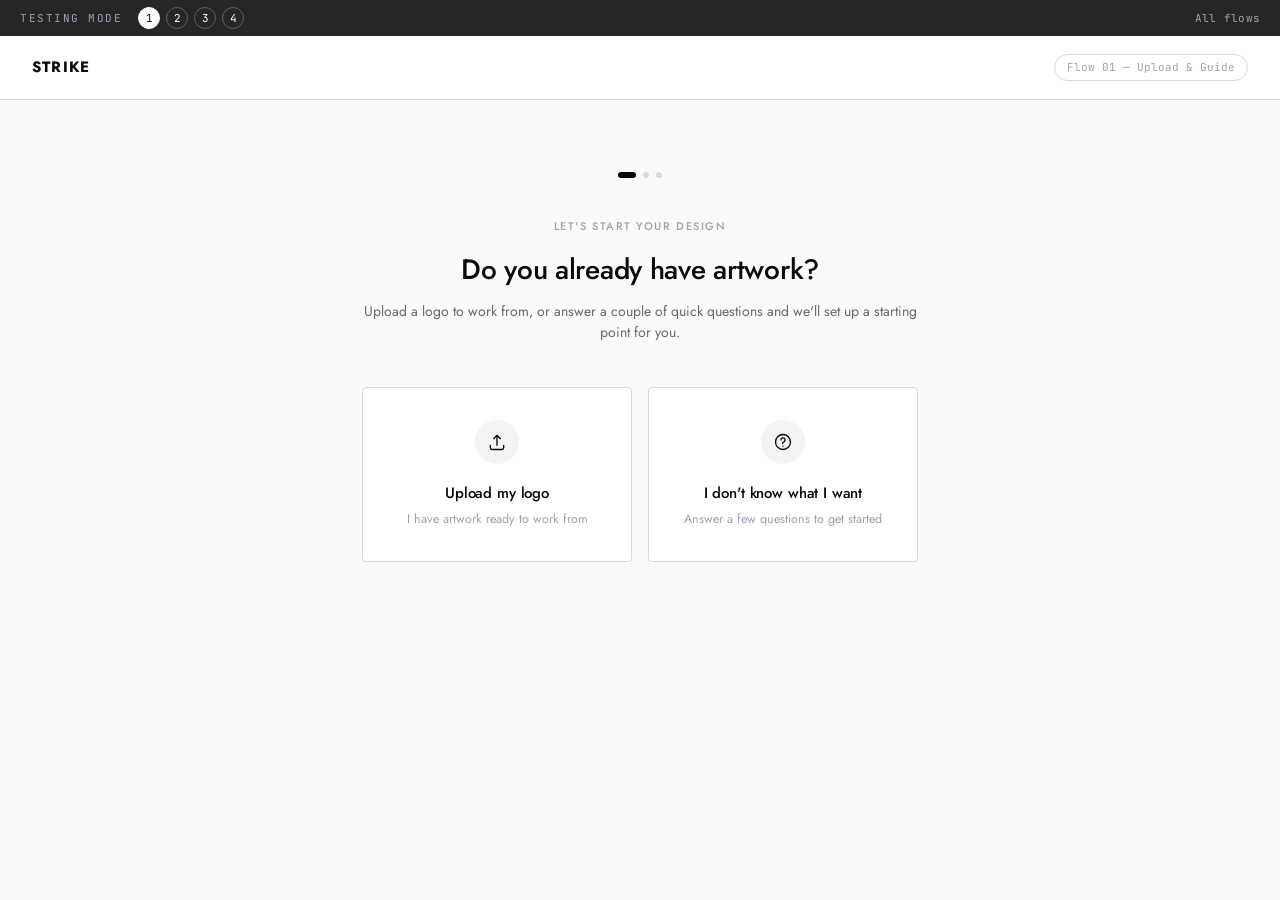
==== mode-1/index.html @ 39f47c4e "Strike Matchbooks — testable prototype with 4 guided-flow variants Sabre-styled 3D matchbook configu" ====
<!DOCTYPE html>
<html lang="en">
<head>
<meta charset="UTF-8">
<meta name="viewport" content="width=device-width, initial-scale=1.0">
<title>Mode 1 — Upload &amp; Guide — Strike</title>
<link rel="stylesheet" href="../css/design-system.css">
<style>
  body { padding-top: 64px; background: var(--gray-50); min-height: 100vh; }
  .nav .tag { font-family: var(--font-mono); font-size: 11px; color: var(--gray-400); border: 1px solid var(--gray-300); border-radius: var(--radius-pill); padding: 4px 12px; }

  .stage { max-width: 620px; margin: 0 auto; padding: 72px 32px 100px; }
  .stage-head { text-align: center; margin-bottom: 44px; }
  .stage-head .eyebrow { justify-content: center; display: block; margin-bottom: 14px; }
  .stage-head h1 { font-size: 28px; font-weight: 500; margin-bottom: 10px; }
  .stage-head p { font-size: 14px; color: var(--gray-600); }

  .step-dots { justify-content: center; margin-bottom: 40px; }

  .screen { display: none; }
  .screen.active { display: block; animation: rise .35s ease; }
  @keyframes rise { from { opacity:0; transform:translateY(8px); } to { opacity:1; transform:translateY(0); } }

  /* ENTRY */
  .entry-grid { display: grid; grid-template-columns: 1fr 1fr; gap: 16px; }
  .entry-card { border: 1px solid var(--gray-300); border-radius: var(--radius-sm); padding: 32px 24px; background: var(--white); text-align: center; cursor: pointer; transition: all var(--ease); }
  .entry-card:hover { border-color: var(--black); }
  .entry-card .icon { width: 44px; height: 44px; margin: 0 auto 18px; display:flex; align-items:center; justify-content:center; border-radius: 50%; background: var(--gray-100); }
  .entry-card .icon svg { width: 20px; height: 20px; stroke: var(--black); }
  .entry-card h4 { font-size: 15px; font-weight: 500; margin-bottom: 6px; }
  .entry-card p { font-size: 12.5px; color: var(--gray-400); line-height: 1.5; }

  /* UPLOAD */
  .dropzone { border: 1.5px dashed var(--gray-300); border-radius: var(--radius-sm); padding: 56px 24px; text-align: center; background: var(--white); cursor: pointer; transition: all var(--ease); }
  .dropzone:hover, .dropzone.drag { border-color: var(--black); background: var(--gray-50); }
  .dropzone svg { width: 30px; height: 30px; stroke: var(--gray-400); margin-bottom: 16px; }
  .dropzone h4 { font-size: 14px; font-weight: 500; margin-bottom: 6px; }
  .dropzone p { font-size: 12.5px; color: var(--gray-400); }
  .dropzone input { display: none; }
  .file-preview { display: none; align-items: center; gap: 14px; border: 1px solid var(--gray-300); border-radius: var(--radius-sm); padding: 16px 20px; background: var(--white); margin-top: 16px; }
  .file-preview.active { display: flex; }
  .file-preview .thumb { width: 44px; height: 44px; border-radius: var(--radius-sm); background: var(--gray-100); flex-shrink:0; object-fit: cover; }
  .file-preview .meta { flex: 1; min-width:0; }
  .file-preview .meta .name { font-size: 13px; font-weight: 500; overflow:hidden; text-overflow:ellipsis; white-space:nowrap; }
  .file-preview .meta .size { font-size: 11px; color: var(--gray-400); font-family: var(--font-mono); }
  .file-preview .remove { font-size: 12px; color: var(--gray-400); cursor: pointer; background:none; border:none; font-family: var(--font); }
  .file-preview .remove:hover { color: var(--black); }

  /* QUESTIONS */
  .option-grid { display: grid; grid-template-columns: repeat(3, 1fr); gap: 12px; }
  .option-grid.two { grid-template-columns: 1fr 1fr; }
  .option-card .swatch-preview { width: 100%; height: 54px; border-radius: var(--radius-sm); margin-bottom: 14px; }

  .actions-row { display: flex; justify-content: space-between; align-items: center; margin-top: 36px; }
  .actions-row .btn-ghost { padding: 0 14px; }

  /* HANDOFF */
  .handoff { text-align: center; padding: 40px 0; }
  .handoff .spinner { width: 34px; height: 34px; border-radius: 50%; border: 2px solid var(--gray-200); border-top-color: var(--black); margin: 0 auto 22px; animation: spin 0.8s linear infinite; }
  @keyframes spin { to { transform: rotate(360deg); } }
</style>
</head>
<body>

<nav class="nav">
  <a class="wordmark" href="../index.html">STRIKE</a>
  <div class="nav-right"><span class="tag">Flow 01 — Upload &amp; Guide</span></div>
</nav>

<div class="stage">

  <div class="step-dots" id="dots">
    <span class="dot active" data-dot="entry"></span>
    <span class="dot" data-dot="q1"></span>
    <span class="dot" data-dot="q2"></span>
  </div>

  <!-- ENTRY -->
  <div class="screen active" id="screen-entry">
    <div class="stage-head">
      <span class="eyebrow">Let's start your design</span>
      <h1>Do you already have artwork?</h1>
      <p>Upload a logo to work from, or answer a couple of quick questions and we'll set up a starting point for you.</p>
    </div>
    <div class="entry-grid">
      <div class="entry-card" onclick="goTo('upload')">
        <div class="icon"><svg viewBox="0 0 24 24" fill="none" stroke-width="1.6" stroke-linecap="round" stroke-linejoin="round"><path d="M12 16V4M12 4l-4 4M12 4l4 4"/><path d="M4 16v3a2 2 0 0 0 2 2h12a2 2 0 0 0 2-2v-3"/></svg></div>
        <h4>Upload my logo</h4>
        <p>I have artwork ready to work from</p>
      </div>
      <div class="entry-card" onclick="goTo('q1')">
        <div class="icon"><svg viewBox="0 0 24 24" fill="none" stroke-width="1.6" stroke-linecap="round" stroke-linejoin="round"><circle cx="12" cy="12" r="9"/><path d="M9.5 9.5a2.5 2.5 0 1 1 3.5 2.3c-.9.4-1.5 1-1.5 2.2"/><path d="M12 17h.01"/></svg></div>
        <h4>I don't know what I want</h4>
        <p>Answer a few questions to get started</p>
      </div>
    </div>
  </div>

  <!-- UPLOAD -->
  <div class="screen" id="screen-upload">
    <div class="stage-head">
      <span class="eyebrow">Upload artwork</span>
      <h1>Add your logo</h1>
      <p>PNG, SVG, or PDF — we'll place it on your matchbook in the builder.</p>
    </div>
    <label class="dropzone" id="dropzone">
      <svg viewBox="0 0 24 24" fill="none" stroke-width="1.6" stroke-linecap="round" stroke-linejoin="round"><path d="M12 16V4M12 4l-4 4M12 4l4 4"/><path d="M4 16v3a2 2 0 0 0 2 2h12a2 2 0 0 0 2-2v-3"/></svg>
      <h4>Drag a file here, or click to browse</h4>
      <p>Up to 10MB</p>
      <input type="file" id="fileInput" accept="image/*,.pdf,.svg" onchange="handleFile(this.files[0])">
    </label>
    <div class="file-preview" id="filePreview">
      <img class="thumb" id="fileThumb" alt="">
      <div class="meta">
        <div class="name" id="fileName"></div>
        <div class="size" id="fileSize"></div>
      </div>
      <button class="remove" onclick="clearFile(event)">Remove</button>
    </div>
    <div class="actions-row">
      <button class="btn btn-ghost" onclick="goTo('entry')">Back</button>
      <button class="btn btn-primary" id="uploadContinue" disabled onclick="finishToBuilder({fromUpload:true})">Continue to builder</button>
    </div>
  </div>

  <!-- Q1: FORMAT -->
  <div class="screen" id="screen-q1">
    <div class="stage-head">
      <span class="eyebrow">Question 1 of 2</span>
      <h1>Where will these live?</h1>
      <p>This helps us suggest the right format.</p>
    </div>
    <div class="option-grid">
      <div class="option-card" data-val="classic" onclick="pickQ1('classic',this)">
        <h4>On every table</h4>
        <p>Classic booklet, low profile</p>
      </div>
      <div class="option-card" data-val="premium" onclick="pickQ1('premium',this)">
        <h4>At the host stand</h4>
        <p>Premium tall format</p>
      </div>
      <div class="option-card" data-val="matchbox" onclick="pickQ1('matchbox',this)">
        <h4>As a takeaway gift</h4>
        <p>Sliding matchbox</p>
      </div>
    </div>
    <div class="actions-row">
      <button class="btn btn-ghost" onclick="goTo('entry')">Back</button>
      <button class="btn btn-primary" id="q1Continue" disabled onclick="goTo('q2')">Continue</button>
    </div>
  </div>

  <!-- Q2: MOOD -->
  <div class="screen" id="screen-q2">
    <div class="stage-head">
      <span class="eyebrow">Question 2 of 2</span>
      <h1>Pick your palette</h1>
      <p>Pick the mood that's closest to your space — you can fine-tune the exact color in the builder.</p>
    </div>
    <div class="option-grid two">
      <div class="option-card" data-cover="#1a1a1a" data-finish="matte" onclick="pickQ2('#1a1a1a','matte',this)">
        <div class="swatch-preview" style="background:#1a1a1a"></div>
        <h4>Midnight</h4>
        <p>Dark, moody, matte</p>
      </div>
      <div class="option-card" data-cover="#c8b8a2" data-finish="matte" onclick="pickQ2('#c8b8a2','matte',this)">
        <div class="swatch-preview" style="background:#c8b8a2"></div>
        <h4>Warm Neutral</h4>
        <p>Earthy, inviting, matte</p>
      </div>
      <div class="option-card" data-cover="#ffffff" data-finish="soft" onclick="pickQ2('#ffffff','soft',this)">
        <div class="swatch-preview" style="background:#ffffff;border:1px solid var(--gray-300)"></div>
        <h4>Ivory Minimal</h4>
        <p>Clean, quiet, soft-touch</p>
      </div>
      <div class="option-card" data-cover="#8b2635" data-finish="gloss" onclick="pickQ2('#8b2635','gloss',this)">
        <div class="swatch-preview" style="background:#8b2635"></div>
        <h4>Bold Color</h4>
        <p>Confident, vivid, gloss</p>
      </div>
    </div>
    <div class="actions-row">
      <button class="btn btn-ghost" onclick="goTo('q1')">Back</button>
      <button class="btn btn-primary" id="q2Continue" disabled onclick="finishToBuilder({})">See my starting point</button>
    </div>
  </div>

  <!-- HANDOFF -->
  <div class="screen" id="screen-handoff">
    <div class="handoff">
      <div class="spinner"></div>
      <p class="fine-print">Setting up your builder…</p>
    </div>
  </div>

</div>

<script>
  const answers = { type: null, cover: null, finish: null };
  const DOT_ORDER = ['entry','q1','q2'];

  function goTo(screen) {
    document.querySelectorAll('.screen').forEach(s=>s.classList.remove('active'));
    document.getElementById('screen-'+screen).classList.add('active');
    const idx = DOT_ORDER.indexOf(screen);
    document.querySelectorAll('.dot').forEach((d,i)=>{
      d.classList.toggle('active', d.dataset.dot===screen);
      d.classList.toggle('done', idx>=0 && DOT_ORDER.indexOf(d.dataset.dot) < idx);
    });
  }

  function pickQ1(val, el) {
    answers.type = val;
    document.querySelectorAll('#screen-q1 .option-card').forEach(c=>c.classList.remove('selected'));
    el.classList.add('selected');
    document.getElementById('q1Continue').disabled = false;
  }

  function pickQ2(cover, finish, el) {
    answers.cover = cover; answers.finish = finish;
    document.querySelectorAll('#screen-q2 .option-card').forEach(c=>c.classList.remove('selected'));
    el.classList.add('selected');
    document.getElementById('q2Continue').disabled = false;
  }

  let currentFile = null;
  const dropzone = document.getElementById('dropzone');
  dropzone.addEventListener('dragover', e=>{ e.preventDefault(); dropzone.classList.add('drag'); });
  dropzone.addEventListener('dragleave', ()=> dropzone.classList.remove('drag'));
  dropzone.addEventListener('drop', e=>{
    e.preventDefault(); dropzone.classList.remove('drag');
    if (e.dataTransfer.files[0]) handleFile(e.dataTransfer.files[0]);
  });

  function handleFile(file) {
    if (!file) return;
    currentFile = file;
    document.getElementById('fileName').textContent = file.name;
    document.getElementById('fileSize').textContent = (file.size/1024).toFixed(0) + ' KB';
    const thumb = document.getElementById('fileThumb');
    if (file.type.startsWith('image/')) thumb.src = URL.createObjectURL(file);
    else thumb.removeAttribute('src');
    document.getElementById('filePreview').classList.add('active');
    document.getElementById('uploadContinue').disabled = false;
  }
  function clearFile(e) {
    e.preventDefault();
    currentFile = null;
    document.getElementById('filePreview').classList.remove('active');
    document.getElementById('uploadContinue').disabled = true;
    document.getElementById('fileInput').value = '';
  }

  function finishToBuilder() {
    goTo('handoff');
    const params = new URLSearchParams();
    params.set('mode', '1');
    if (answers.type)   params.set('type', answers.type);
    if (answers.cover)  params.set('cover', answers.cover);
    if (answers.finish) params.set('finish', answers.finish);
    setTimeout(()=>{
      window.location.href = '../configurator.html?' + params.toString();
    }, 700);
  }
</script>
<script src="../js/testing-bar.js"></script>
</body>
</html>
---- css/design-system.css ----
/* ===================================================================
   STRIKE — shared design system
   Visual language modeled directly on Sabre Paris (us.sabre-paris.com):
   single grotesk family, pure black/white/gray palette, no accent color,
   pill-shaped buttons, circular swatches, uppercase tracked micro-labels,
   generous whitespace, thin hairline borders.
=================================================================== */

@import url('https://fonts.googleapis.com/css2?family=Jost:wght@400;500;700&family=JetBrains+Mono:wght@400;500&display=swap');

:root {
  /* palette — lifted from sabre-paris.com theme vars (0,0,0 text / 255,255,255 bg / 217,217,217 border) */
  --black: #0a0a0a;
  --white: #ffffff;
  --gray-50:  #fafafa;
  --gray-100: #f4f4f4;
  --gray-200: #e5e7eb;   /* apviz border */
  --gray-300: #d9d9d9;   /* sabre theme border */
  --gray-400: #9ca3af;   /* apviz muted */
  --gray-600: #696868;   /* sabre theme border-darker */
  --gray-800: #262626;

  --font: 'Jost', 'Helvetica Neue', Arial, sans-serif;
  --font-mono: 'JetBrains Mono', ui-monospace, 'SF Mono', Menlo, monospace;

  --radius-pill: 9999px;
  --radius-sm: 4px;
  --btn-height: 48px;
  --ease: 0.25s cubic-bezier(.4,0,.2,1);
  --max-width: 1280px;
}

* , *::before, *::after { box-sizing: border-box; margin: 0; padding: 0; }

html, body {
  height: 100%;
  font-family: var(--font);
  background: var(--white);
  color: var(--black);
  -webkit-font-smoothing: antialiased;
}

body { font-size: 15px; line-height: 1.5; font-weight: 400; }

h1, h2, h3, h4 { font-weight: 500; letter-spacing: -0.01em; }

a { color: inherit; text-decoration: none; }

/* ---------- micro label (uppercase, tracked-out) ---------- */
.eyebrow {
  font-size: 11px;
  font-weight: 500;
  letter-spacing: 0.14em;
  text-transform: uppercase;
  color: var(--gray-400);
}

/* ---------- top nav — mirrors sabre's slim white header ---------- */
.nav {
  position: fixed;
  top: 0; left: 0; right: 0;
  height: 64px;
  display: flex;
  align-items: center;
  justify-content: space-between;
  padding: 0 32px;
  background: var(--white);
  border-bottom: 1px solid var(--gray-300);
  z-index: 200;
}
.nav .wordmark {
  font-size: 15px;
  font-weight: 700;
  letter-spacing: 0.08em;
  text-transform: uppercase;
}
.nav .nav-right { display: flex; align-items: center; gap: 22px; font-size: 13px; color: var(--gray-600); }

/* ---------- buttons — pill-shaped, per the apviz 3D configurator ---------- */
.btn {
  display: inline-flex;
  align-items: center;
  justify-content: center;
  gap: 8px;
  height: var(--btn-height);
  padding: 0 30px;
  border-radius: var(--radius-pill);
  font-family: var(--font);
  font-size: 13px;
  font-weight: 500;
  letter-spacing: 0.02em;
  border: 1px solid transparent;
  cursor: pointer;
  transition: all var(--ease);
  white-space: nowrap;
}
.btn-primary { background: var(--black); color: var(--white); }
.btn-primary:hover { background: var(--gray-800); }
.btn-secondary { background: var(--white); color: var(--black); border-color: var(--gray-300); }
.btn-secondary:hover { border-color: var(--black); }
.btn-ghost { background: transparent; color: var(--gray-600); border-color: transparent; }
.btn-ghost:hover { color: var(--black); }
.btn:disabled { opacity: 0.35; cursor: not-allowed; }
.btn-full { width: 100%; }

/* ---------- circular swatches — matches apviz color pickers ---------- */
.swatch-row { display: flex; flex-wrap: wrap; gap: 10px; }
.swatch {
  width: 34px;
  height: 34px;
  border-radius: 50%;
  cursor: pointer;
  border: 1.5px solid var(--gray-200);
  transition: all var(--ease);
  position: relative;
}
.swatch:hover { transform: scale(1.08); }
.swatch.selected { border-color: var(--black); box-shadow: 0 0 0 2px var(--white), 0 0 0 3.5px var(--black); }

/* ---------- option cards — used for guided-question choices ---------- */
.option-card {
  border: 1px solid var(--gray-300);
  border-radius: var(--radius-sm);
  padding: 22px;
  cursor: pointer;
  transition: all var(--ease);
  background: var(--white);
}
.option-card:hover { border-color: var(--gray-600); }
.option-card.selected { border-color: var(--black); box-shadow: inset 0 0 0 1px var(--black); }
.option-card h4 { font-size: 15px; font-weight: 500; margin-bottom: 4px; }
.option-card p { font-size: 12.5px; color: var(--gray-400); line-height: 1.5; }

/* ---------- container ---------- */
.container { max-width: var(--max-width); margin: 0 auto; padding: 0 32px; }

/* ---------- progress dots — step indicator for guided flows ---------- */
.step-dots { display: flex; gap: 7px; align-items: center; }
.step-dots .dot { width: 6px; height: 6px; border-radius: 50%; background: var(--gray-300); transition: all var(--ease); }
.step-dots .dot.active { background: var(--black); width: 18px; border-radius: 3px; }
.step-dots .dot.done { background: var(--gray-600); }

/* ---------- fine print ---------- */
.fine-print { font-size: 11.5px; color: var(--gray-400); }

::selection { background: var(--black); color: var(--white); }

/* ---------- testing mode bar — internal QA utility, not brand chrome ---------- */
#testing-mode-bar {
  position: fixed;
  top: 0; left: 0; right: 0;
  height: 36px;
  background: var(--gray-800);
  color: var(--white);
  display: flex;
  align-items: center;
  gap: 16px;
  padding: 0 20px;
  font-family: var(--font-mono);
  font-size: 11px;
  letter-spacing: 0.02em;
  z-index: 999;
}
#testing-mode-bar .tmb-label {
  text-transform: uppercase;
  letter-spacing: 0.14em;
  color: var(--gray-400);
  flex-shrink: 0;
}
#testing-mode-bar .tmb-pills { display: flex; gap: 6px; }
#testing-mode-bar .tmb-pill {
  position: relative;
  width: 22px; height: 22px;
  border-radius: 50%;
  border: 1px solid rgba(255,255,255,0.25);
  display: flex; align-items: center; justify-content: center;
  color: var(--white);
  text-decoration: none;
  font-family: var(--font-mono);
  font-size: 11px;
  transition: all var(--ease);
}
#testing-mode-bar .tmb-pill:hover { border-color: var(--white); }
#testing-mode-bar .tmb-pill.active { background: var(--white); color: var(--black); border-color: var(--white); }
#testing-mode-bar .tmb-pill .tmb-tip {
  position: absolute;
  top: 130%; left: 50%;
  transform: translateX(-50%);
  background: var(--black);
  color: var(--white);
  padding: 5px 10px;
  border-radius: 4px;
  font-size: 10.5px;
  font-family: var(--font);
  letter-spacing: 0;
  white-space: nowrap;
  opacity: 0;
  pointer-events: none;
  transition: opacity var(--ease);
}
#testing-mode-bar .tmb-pill:hover .tmb-tip { opacity: 1; }
#testing-mode-bar .tmb-home {
  margin-left: auto;
  color: var(--gray-400);
  text-decoration: none;
  font-family: var(--font-mono);
}
#testing-mode-bar .tmb-home:hover { color: var(--white); }
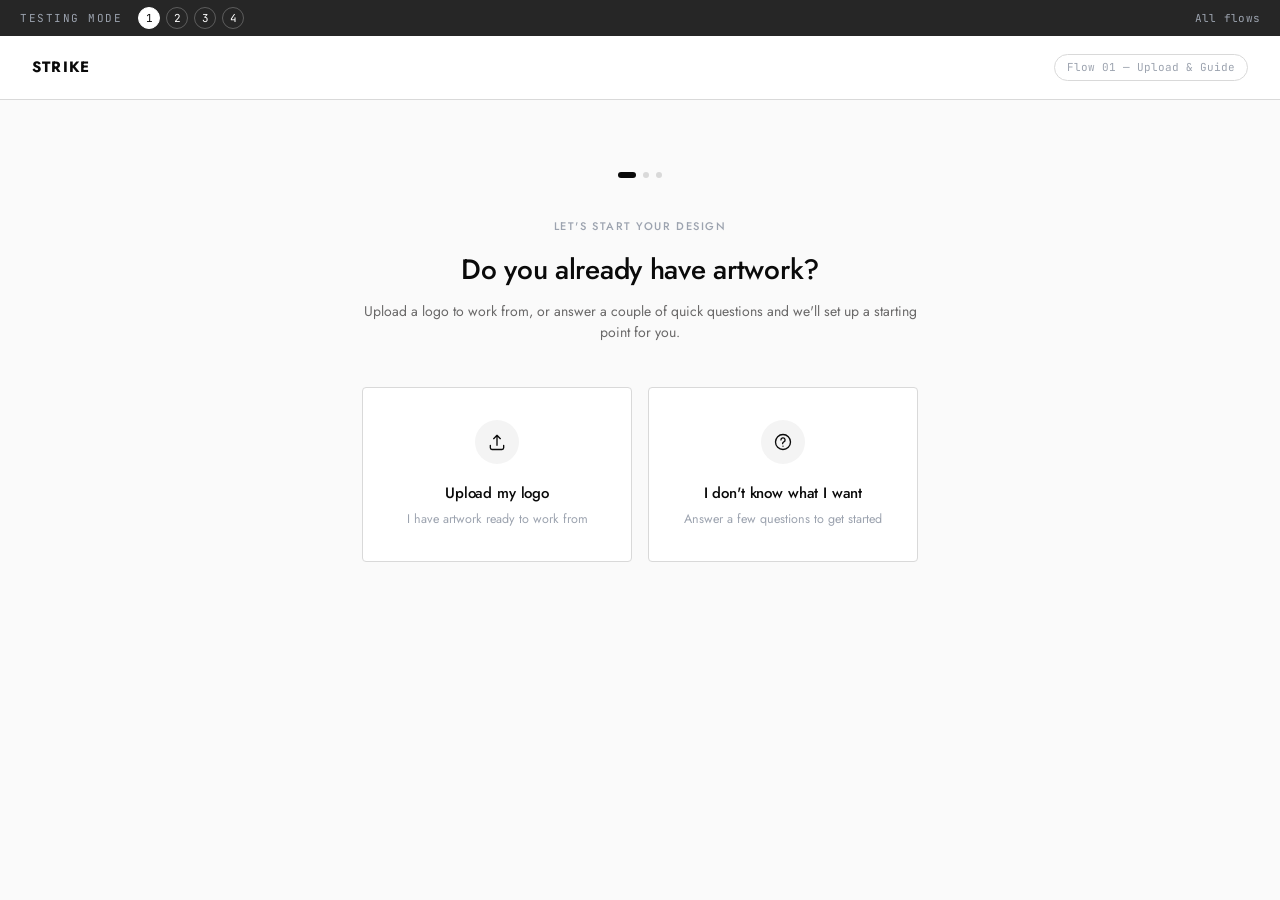
==== commit 5b5f5c47: "Add custom-answer options and mode-specific differentiators Every guided question now has a "type yo" ====
--- a/mode-1/index.html
+++ b/mode-1/index.html
@@ -144,6 +144,16 @@
         <p>Sliding matchbox</p>
       </div>
     </div>
+    <div class="custom-row" id="q1CustomRow" onclick="toggleQ1Custom()">
+      <span class="custom-row-icon">+</span>
+      <div class="custom-row-text">
+        <h4>Something else</h4>
+        <p>Tell us in your own words</p>
+      </div>
+    </div>
+    <div class="custom-input-wrap" id="q1CustomWrap">
+      <input type="text" id="q1CustomText" maxlength="80" placeholder="e.g. On a gift shelf at checkout" oninput="onQ1CustomInput()">
+    </div>
     <div class="actions-row">
       <button class="btn btn-ghost" onclick="goTo('entry')">Back</button>
       <button class="btn btn-primary" id="q1Continue" disabled onclick="goTo('q2')">Continue</button>
@@ -179,9 +189,17 @@
         <p>Confident, vivid, gloss</p>
       </div>
     </div>
+    <div class="custom-row" id="q2CustomRow" onclick="document.getElementById('q2ColorPicker').click()">
+      <span class="custom-row-swatch" id="q2CustomSwatch"></span>
+      <div class="custom-row-text">
+        <h4>Pick a custom color</h4>
+        <p>Not seeing your color? Choose exactly</p>
+      </div>
+    </div>
+    <input type="color" id="q2ColorPicker" onchange="pickQ2Custom(this.value)">
     <div class="actions-row">
       <button class="btn btn-ghost" onclick="goTo('q1')">Back</button>
-      <button class="btn btn-primary" id="q2Continue" disabled onclick="finishToBuilder({})">See my starting point</button>
+      <button class="btn btn-primary" id="q2Continue" disabled onclick="finishToBuilder()">See my starting point</button>
     </div>
   </div>
 
@@ -196,7 +214,7 @@
 </div>
 
 <script>
-  const answers = { type: null, cover: null, finish: null };
+  const answers = { type: null, cover: null, finish: null, customFormat: '' };
   const DOT_ORDER = ['entry','q1','q2'];
 
   function goTo(screen) {
@@ -211,15 +229,40 @@
 
   function pickQ1(val, el) {
     answers.type = val;
+    answers.customFormat = '';
     document.querySelectorAll('#screen-q1 .option-card').forEach(c=>c.classList.remove('selected'));
     el.classList.add('selected');
+    document.getElementById('q1CustomRow').classList.remove('selected');
+    document.getElementById('q1CustomWrap').classList.remove('active');
     document.getElementById('q1Continue').disabled = false;
+  }
+
+  function toggleQ1Custom() {
+    document.querySelectorAll('#screen-q1 .option-card').forEach(c=>c.classList.remove('selected'));
+    document.getElementById('q1CustomRow').classList.add('selected');
+    document.getElementById('q1CustomWrap').classList.add('active');
+    document.getElementById('q1CustomText').focus();
+    onQ1CustomInput();
+  }
+  function onQ1CustomInput() {
+    const text = document.getElementById('q1CustomText').value.trim();
+    answers.type = null;
+    answers.customFormat = text;
+    document.getElementById('q1Continue').disabled = !text;
   }
 
   function pickQ2(cover, finish, el) {
     answers.cover = cover; answers.finish = finish;
     document.querySelectorAll('#screen-q2 .option-card').forEach(c=>c.classList.remove('selected'));
     el.classList.add('selected');
+    document.getElementById('q2CustomRow').classList.remove('selected');
+    document.getElementById('q2Continue').disabled = false;
+  }
+  function pickQ2Custom(hex) {
+    answers.cover = hex; answers.finish = 'matte';
+    document.querySelectorAll('#screen-q2 .option-card').forEach(c=>c.classList.remove('selected'));
+    document.getElementById('q2CustomRow').classList.add('selected');
+    document.getElementById('q2CustomSwatch').style.background = hex;
     document.getElementById('q2Continue').disabled = false;
   }
 
@@ -258,6 +301,7 @@
     if (answers.type)   params.set('type', answers.type);
     if (answers.cover)  params.set('cover', answers.cover);
     if (answers.finish) params.set('finish', answers.finish);
+    if (answers.customFormat) params.set('note', 'Wants: ' + answers.customFormat);
     setTimeout(()=>{
       window.location.href = '../configurator.html?' + params.toString();
     }, 700);
--- a/css/design-system.css
+++ b/css/design-system.css
@@ -143,6 +143,56 @@
 /* ---------- fine print ---------- */
 .fine-print { font-size: 11.5px; color: var(--gray-400); }
 
+/* ---------- custom-answer row — lets a customer type/pick their own thing on any guided question ---------- */
+.custom-row {
+  margin-top: 12px;
+  border: 1px dashed var(--gray-300);
+  border-radius: var(--radius-sm);
+  padding: 16px 20px;
+  display: flex;
+  align-items: center;
+  gap: 14px;
+  cursor: pointer;
+  transition: all var(--ease);
+  background: var(--white);
+}
+.custom-row:hover { border-color: var(--gray-600); }
+.custom-row.selected { border-style: solid; border-color: var(--black); box-shadow: inset 0 0 0 1px var(--black); }
+.custom-row-icon {
+  width: 34px; height: 34px;
+  border-radius: 50%;
+  background: var(--gray-100);
+  display: flex; align-items: center; justify-content: center;
+  font-size: 18px;
+  color: var(--gray-400);
+  flex-shrink: 0;
+  transition: all var(--ease);
+}
+.custom-row.selected .custom-row-icon { background: var(--black); color: var(--white); }
+.custom-row-swatch {
+  width: 34px; height: 34px;
+  border-radius: 50%;
+  flex-shrink: 0;
+  border: 1.5px solid var(--gray-300);
+  background: conic-gradient(red,yellow,lime,cyan,blue,magenta,red);
+}
+.custom-row-text h4 { font-size: 13.5px; font-weight: 500; margin-bottom: 2px; }
+.custom-row-text p { font-size: 12px; color: var(--gray-400); }
+.custom-input-wrap { display: none; margin-top: 12px; }
+.custom-input-wrap.active { display: block; animation: rise-in .25s ease; }
+@keyframes rise-in { from { opacity: 0; transform: translateY(6px); } to { opacity: 1; transform: translateY(0); } }
+.custom-input-wrap input {
+  width: 100%; height: 44px;
+  border: 1px solid var(--gray-300);
+  border-radius: var(--radius-sm);
+  padding: 0 14px;
+  font-family: var(--font);
+  font-size: 13.5px;
+  outline: none;
+  transition: border-color var(--ease);
+}
+.custom-input-wrap input:focus { border-color: var(--black); }
+
 ::selection { background: var(--black); color: var(--white); }
 
 /* ---------- testing mode bar — internal QA utility, not brand chrome ---------- */
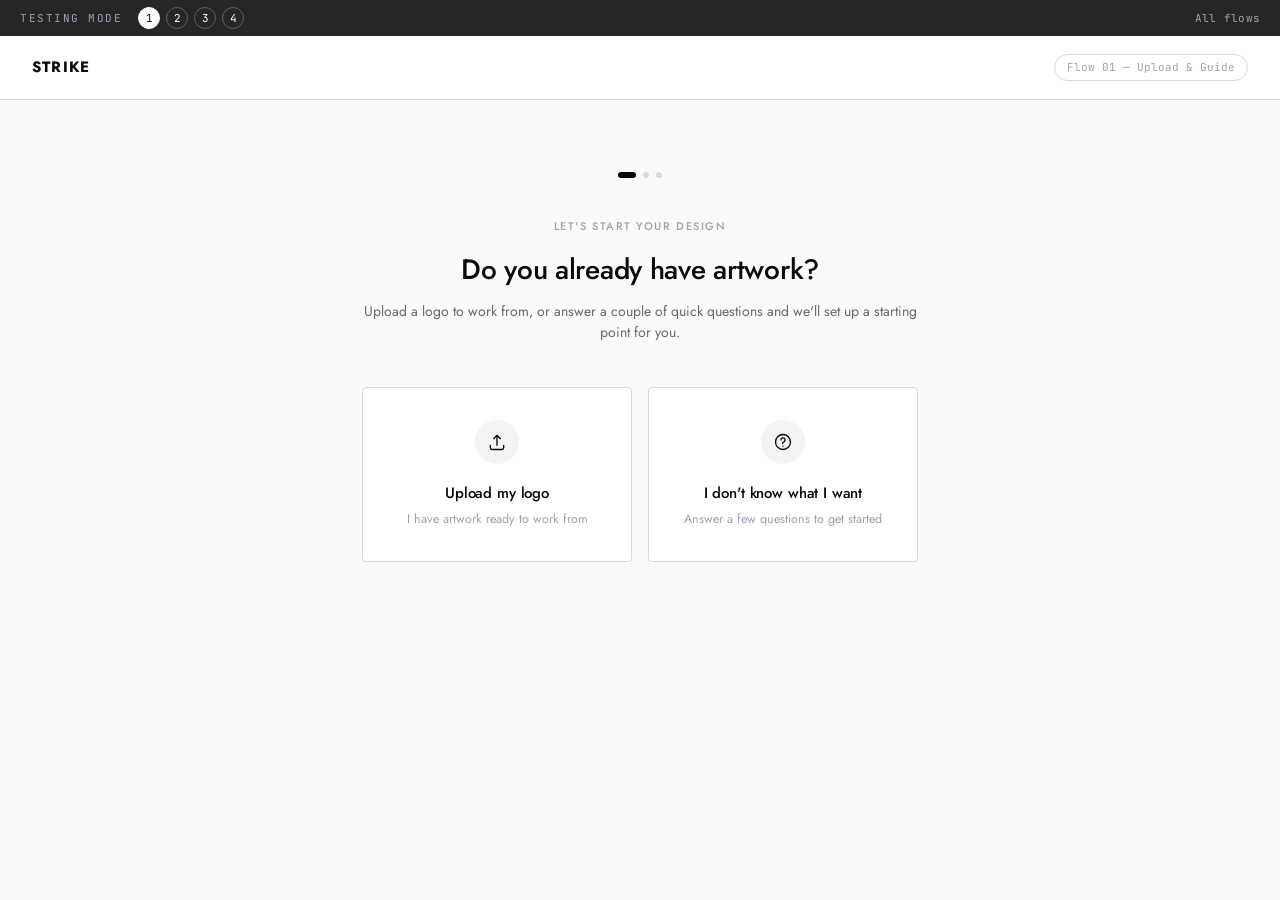
==== commit 89afc504: "Make disabled Continue buttons self-explanatory, add completion screen Disabled 'Continue' buttons n" ====
--- a/mode-1/index.html
+++ b/mode-1/index.html
@@ -119,7 +119,7 @@
     </div>
     <div class="actions-row">
       <button class="btn btn-ghost" onclick="goTo('entry')">Back</button>
-      <button class="btn btn-primary" id="uploadContinue" disabled onclick="finishToBuilder({fromUpload:true})">Continue to builder</button>
+      <button class="btn btn-primary" id="uploadContinue" disabled onclick="finishToBuilder({fromUpload:true})">Add a file to continue</button>
     </div>
   </div>
 
@@ -156,7 +156,7 @@
     </div>
     <div class="actions-row">
       <button class="btn btn-ghost" onclick="goTo('entry')">Back</button>
-      <button class="btn btn-primary" id="q1Continue" disabled onclick="goTo('q2')">Continue</button>
+      <button class="btn btn-primary" id="q1Continue" disabled onclick="goTo('q2')">Select an option to continue</button>
     </div>
   </div>
 
@@ -199,7 +199,7 @@
     <input type="color" id="q2ColorPicker" onchange="pickQ2Custom(this.value)">
     <div class="actions-row">
       <button class="btn btn-ghost" onclick="goTo('q1')">Back</button>
-      <button class="btn btn-primary" id="q2Continue" disabled onclick="finishToBuilder()">See my starting point</button>
+      <button class="btn btn-primary" id="q2Continue" disabled onclick="finishToBuilder()">Select a color to continue</button>
     </div>
   </div>
 
@@ -216,6 +216,12 @@
 <script>
   const answers = { type: null, cover: null, finish: null, customFormat: '' };
   const DOT_ORDER = ['entry','q1','q2'];
+
+  function setBtn(id, enabled, label) {
+    const btn = document.getElementById(id);
+    btn.disabled = !enabled;
+    btn.textContent = label;
+  }
 
   function goTo(screen) {
     document.querySelectorAll('.screen').forEach(s=>s.classList.remove('active'));
@@ -234,7 +240,7 @@
     el.classList.add('selected');
     document.getElementById('q1CustomRow').classList.remove('selected');
     document.getElementById('q1CustomWrap').classList.remove('active');
-    document.getElementById('q1Continue').disabled = false;
+    setBtn('q1Continue', true, 'Continue');
   }
 
   function toggleQ1Custom() {
@@ -248,7 +254,7 @@
     const text = document.getElementById('q1CustomText').value.trim();
     answers.type = null;
     answers.customFormat = text;
-    document.getElementById('q1Continue').disabled = !text;
+    setBtn('q1Continue', !!text, text ? 'Continue' : 'Select an option to continue');
   }
 
   function pickQ2(cover, finish, el) {
@@ -256,14 +262,14 @@
     document.querySelectorAll('#screen-q2 .option-card').forEach(c=>c.classList.remove('selected'));
     el.classList.add('selected');
     document.getElementById('q2CustomRow').classList.remove('selected');
-    document.getElementById('q2Continue').disabled = false;
+    setBtn('q2Continue', true, 'See my starting point');
   }
   function pickQ2Custom(hex) {
     answers.cover = hex; answers.finish = 'matte';
     document.querySelectorAll('#screen-q2 .option-card').forEach(c=>c.classList.remove('selected'));
     document.getElementById('q2CustomRow').classList.add('selected');
     document.getElementById('q2CustomSwatch').style.background = hex;
-    document.getElementById('q2Continue').disabled = false;
+    setBtn('q2Continue', true, 'See my starting point');
   }
 
   let currentFile = null;
@@ -284,13 +290,13 @@
     if (file.type.startsWith('image/')) thumb.src = URL.createObjectURL(file);
     else thumb.removeAttribute('src');
     document.getElementById('filePreview').classList.add('active');
-    document.getElementById('uploadContinue').disabled = false;
+    setBtn('uploadContinue', true, 'Continue to builder');
   }
   function clearFile(e) {
     e.preventDefault();
     currentFile = null;
     document.getElementById('filePreview').classList.remove('active');
-    document.getElementById('uploadContinue').disabled = true;
+    setBtn('uploadContinue', false, 'Add a file to continue');
     document.getElementById('fileInput').value = '';
   }
 
